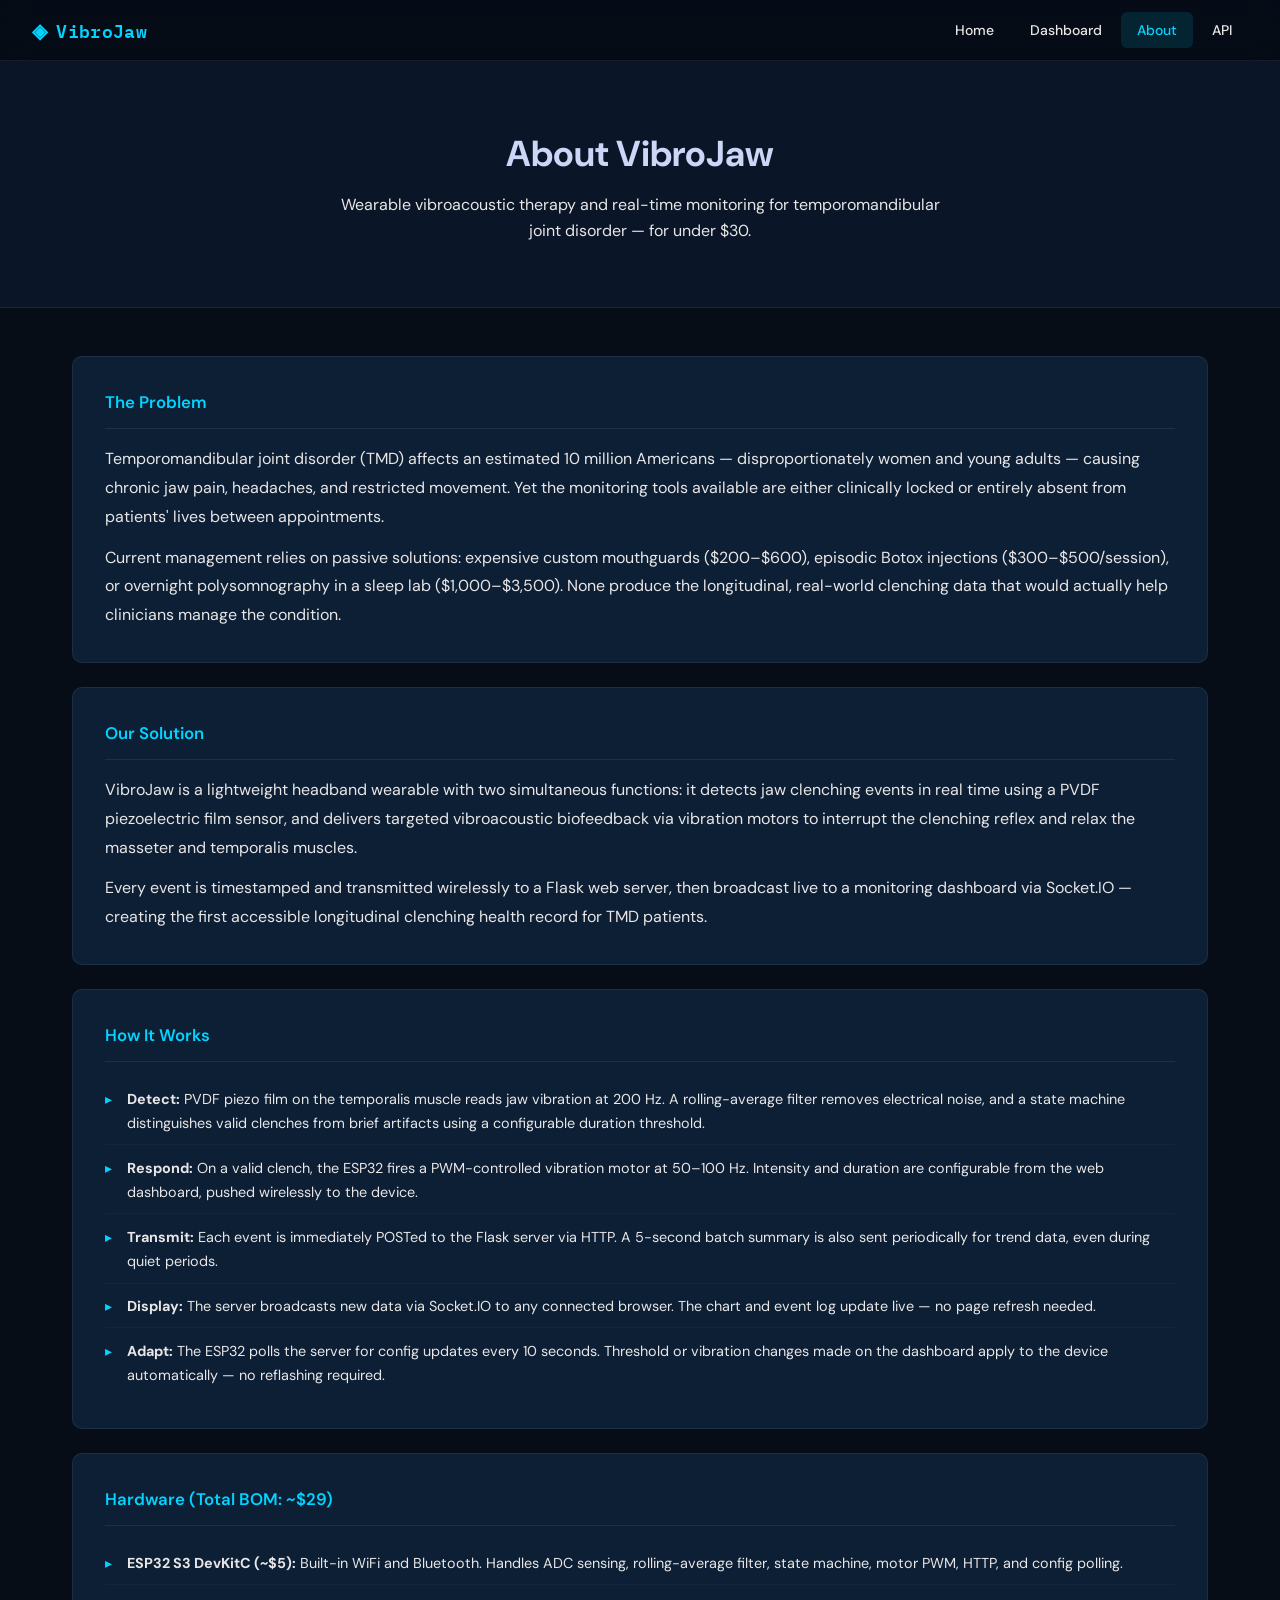
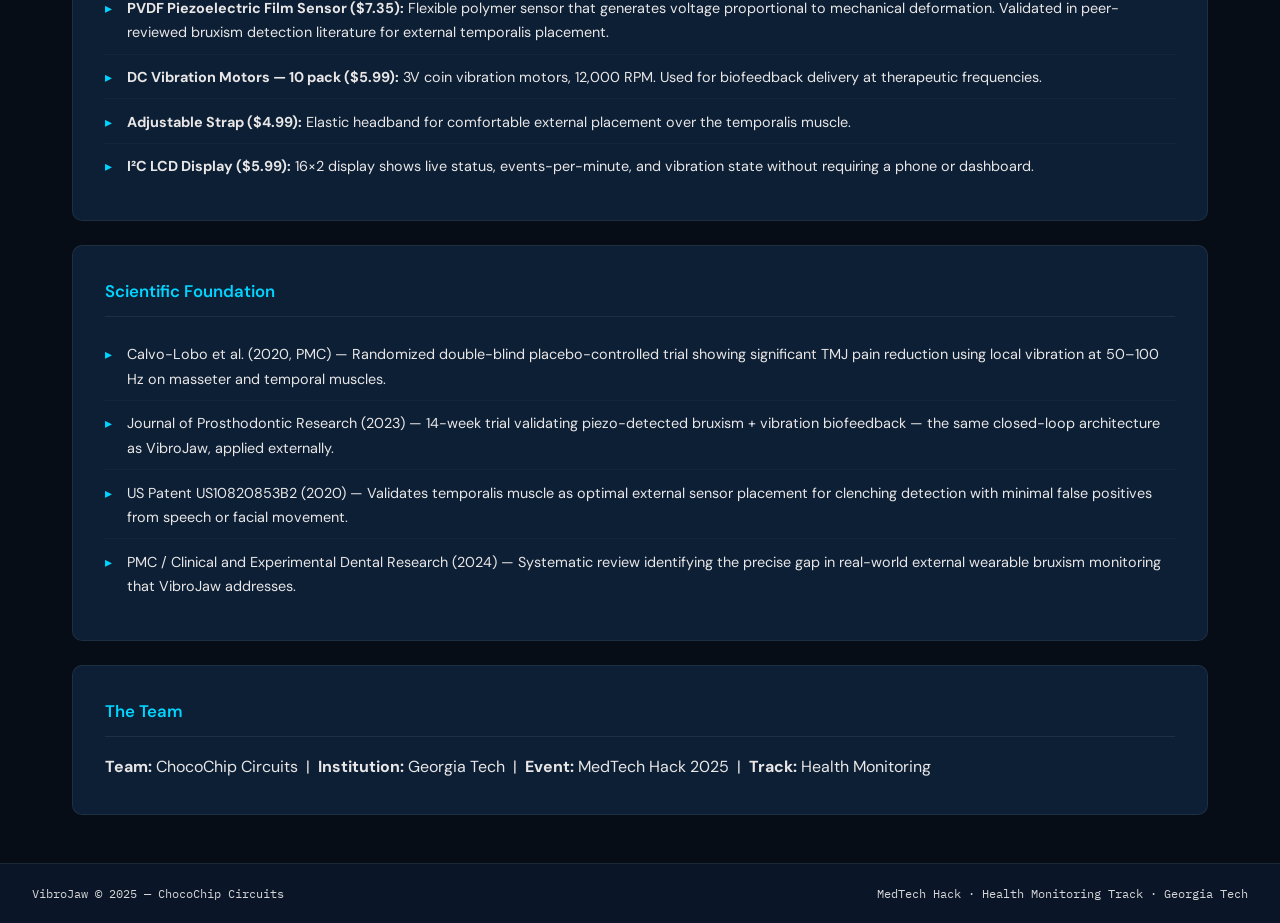
==== templates/about.html @ bda179e0 "tentative web app (simulation ver)" ====
<!DOCTYPE html>
<html lang="en">
<head>
  <meta charset="UTF-8">
  <meta name="viewport" content="width=device-width, initial-scale=1.0">
  <title>About | VibroJaw</title>
  <link rel="stylesheet" href="/static/css/style.css">
</head>
<body>

<nav class="navbar">
  <div class="nav-inner">
    <a href="/" class="nav-brand"><span class="brand-icon">◈</span><span>VibroJaw</span></a>
    <ul class="nav-links">
      <li><a href="/"          class="nav-link">Home</a></li>
      <li><a href="/dashboard" class="nav-link">Dashboard</a></li>
      <li><a href="/about"     class="nav-link active">About</a></li>
      <li><a href="/api-docs"  class="nav-link">API</a></li>
    </ul>
  </div>
</nav>

<div class="about-hero">
  <h1>About VibroJaw</h1>
  <p class="about-lead">Wearable vibroacoustic therapy and real-time monitoring for temporomandibular joint disorder — for under $30.</p>
</div>

<div class="about-body">

  <div class="content-block">
    <h2>The Problem</h2>
    <p>Temporomandibular joint disorder (TMD) affects an estimated 10 million Americans — disproportionately women and young adults — causing chronic jaw pain, headaches, and restricted movement. Yet the monitoring tools available are either clinically locked or entirely absent from patients' lives between appointments.</p>
    <p>Current management relies on passive solutions: expensive custom mouthguards ($200–$600), episodic Botox injections ($300–$500/session), or overnight polysomnography in a sleep lab ($1,000–$3,500). None produce the longitudinal, real-world clenching data that would actually help clinicians manage the condition.</p>
  </div>

  <div class="content-block">
    <h2>Our Solution</h2>
    <p>VibroJaw is a lightweight headband wearable with two simultaneous functions: it detects jaw clenching events in real time using a PVDF piezoelectric film sensor, and delivers targeted vibroacoustic biofeedback via vibration motors to interrupt the clenching reflex and relax the masseter and temporalis muscles.</p>
    <p>Every event is timestamped and transmitted wirelessly to a Flask web server, then broadcast live to a monitoring dashboard via Socket.IO — creating the first accessible longitudinal clenching health record for TMD patients.</p>
  </div>

  <div class="content-block">
    <h2>How It Works</h2>
    <ul class="feat-list">
      <li><strong>Detect:</strong> PVDF piezo film on the temporalis muscle reads jaw vibration at 200 Hz. A rolling-average filter removes electrical noise, and a state machine distinguishes valid clenches from brief artifacts using a configurable duration threshold.</li>
      <li><strong>Respond:</strong> On a valid clench, the ESP32 fires a PWM-controlled vibration motor at 50–100 Hz. Intensity and duration are configurable from the web dashboard, pushed wirelessly to the device.</li>
      <li><strong>Transmit:</strong> Each event is immediately POSTed to the Flask server via HTTP. A 5-second batch summary is also sent periodically for trend data, even during quiet periods.</li>
      <li><strong>Display:</strong> The server broadcasts new data via Socket.IO to any connected browser. The chart and event log update live — no page refresh needed.</li>
      <li><strong>Adapt:</strong> The ESP32 polls the server for config updates every 10 seconds. Threshold or vibration changes made on the dashboard apply to the device automatically — no reflashing required.</li>
    </ul>
  </div>

  <div class="content-block">
    <h2>Hardware (Total BOM: ~$29)</h2>
    <ul class="feat-list">
      <li><strong>ESP32 S3 DevKitC (~$5):</strong> Built-in WiFi and Bluetooth. Handles ADC sensing, rolling-average filter, state machine, motor PWM, HTTP, and config polling.</li>
      <li><strong>PVDF Piezoelectric Film Sensor ($7.35):</strong> Flexible polymer sensor that generates voltage proportional to mechanical deformation. Validated in peer-reviewed bruxism detection literature for external temporalis placement.</li>
      <li><strong>DC Vibration Motors — 10 pack ($5.99):</strong> 3V coin vibration motors, 12,000 RPM. Used for biofeedback delivery at therapeutic frequencies.</li>
      <li><strong>Adjustable Strap ($4.99):</strong> Elastic headband for comfortable external placement over the temporalis muscle.</li>
      <li><strong>I²C LCD Display ($5.99):</strong> 16×2 display shows live status, events-per-minute, and vibration state without requiring a phone or dashboard.</li>
    </ul>
  </div>

  <div class="content-block">
    <h2>Scientific Foundation</h2>
    <ul class="feat-list">
      <li>Calvo-Lobo et al. (2020, PMC) — Randomized double-blind placebo-controlled trial showing significant TMJ pain reduction using local vibration at 50–100 Hz on masseter and temporal muscles.</li>
      <li>Journal of Prosthodontic Research (2023) — 14-week trial validating piezo-detected bruxism + vibration biofeedback — the same closed-loop architecture as VibroJaw, applied externally.</li>
      <li>US Patent US10820853B2 (2020) — Validates temporalis muscle as optimal external sensor placement for clenching detection with minimal false positives from speech or facial movement.</li>
      <li>PMC / Clinical and Experimental Dental Research (2024) — Systematic review identifying the precise gap in real-world external wearable bruxism monitoring that VibroJaw addresses.</li>
    </ul>
  </div>

  <div class="content-block">
    <h2>The Team</h2>
    <p><strong>Team:</strong> ChocoChip Circuits &nbsp;|&nbsp; <strong>Institution:</strong> Georgia Tech &nbsp;|&nbsp; <strong>Event:</strong> MedTech Hack 2025 &nbsp;|&nbsp; <strong>Track:</strong> Health Monitoring</p>
  </div>

</div>

<footer class="footer">
  <div class="footer-inner">
    <span>VibroJaw © 2025 — ChocoChip Circuits</span>
    <span>MedTech Hack · Health Monitoring Track · Georgia Tech</span>
  </div>
</footer>

</body>
</html>
---- static/css/style.css ----
/* ============================================================
   VibroJaw — style.css
   Medical-grade dark theme. Navy + electric teal.
   IBM Plex Mono for data, DM Sans for copy.
   ============================================================ */

@import url('https://fonts.googleapis.com/css2?family=IBM+Plex+Mono:wght@400;500;600&family=DM+Sans:opsz,wght@9..40,300;9..40,400;9..40,500;9..40,600;9..40,700&display=swap');

/* ── Design tokens ─────────────────────────────────────────── */
:root {
  /* Backgrounds */
  --bg-base:    #060d17;
  --bg-surface: #0a1628;
  --bg-panel:   #0d1f35;
  --bg-card:    #112240;
  --bg-hover:   #1a2f4a;

  /* Brand colours */
  --teal:        #00d4ff;
  --teal-dim:    rgba(0,212,255,0.12);
  --teal-border: rgba(0,212,255,0.25);
  --green:       #64ffda;
  --green-dim:   rgba(100,255,218,0.12);
  --yellow:      #ffd166;
  --yellow-dim:  rgba(255,209,102,0.12);
  --red:         #ff6b6b;
  --red-dim:     rgba(255,107,107,0.12);

  /* Text */
  --text-primary: #ccd6f6;
  --text-dim:     #e8e6e6;
  --text-faint:   #d6d6d6;

  /* Borders */
  --border:     rgba(255,255,255,0.07);
  --border-lit: rgba(0,212,255,0.3);

  /* Misc */
  --radius:     6px;
  --radius-lg:  10px;
  --shadow:     0 4px 24px rgba(0,0,0,0.4);
  --font-sans:  'DM Sans', sans-serif;
  --font-mono:  'IBM Plex Mono', monospace;
  --ease:       all 0.2s ease;
}

/* ── Reset ──────────────────────────────────────────────────── */
*, *::before, *::after { box-sizing: border-box; margin: 0; padding: 0; }
html   { scroll-behavior: smooth; font-size: 16px; }
body   { font-family: var(--font-sans); background: var(--bg-base);
         color: var(--text-primary); min-height: 100vh; line-height: 1.6; }
a      { color: var(--teal); text-decoration: none; }
a:hover{ text-decoration: underline; }
.mono  { font-family: var(--font-mono) !important; }

/* ── Navbar ─────────────────────────────────────────────────── */
.navbar {
  position: sticky; top: 0; z-index: 200;
  background: rgba(6,13,23,0.92); backdrop-filter: blur(14px);
  border-bottom: 1px solid var(--border); padding: 0 2rem;
}
.nav-inner {
  max-width: 1440px; margin: 0 auto;
  display: flex; align-items: center; justify-content: space-between; height: 60px;
}
.nav-brand {
  display: flex; align-items: center; gap: 0.55rem;
  font-family: var(--font-mono); font-weight: 600; font-size: 1.1rem;
  color: var(--teal); letter-spacing: 0.02em;
}
.brand-icon { font-size: 1.25rem; }
.nav-links  { display: flex; list-style: none; gap: 0.2rem; }
.nav-link {
  display: block; padding: 0.45rem 1rem;
  font-size: 0.875rem; font-weight: 500; color: var(--text-dim);
  border-radius: var(--radius); transition: var(--ease);
}
.nav-link:hover  { color: var(--text-primary); background: var(--bg-card); text-decoration: none; }
.nav-link.active { color: var(--teal); background: var(--teal-dim); }

/* ── Buttons ────────────────────────────────────────────────── */
.btn-primary {
  display: inline-flex; align-items: center; justify-content: center;
  padding: 0.6rem 1.4rem;
  background: var(--teal); color: var(--bg-base);
  font-family: var(--font-sans); font-weight: 600; font-size: 0.9rem;
  border: none; border-radius: var(--radius); cursor: pointer;
  transition: var(--ease); text-decoration: none; white-space: nowrap;
}
.btn-primary:hover      { background: #2ddeff; transform: translateY(-1px); text-decoration: none; }
.btn-primary.full-width { width: 100%; margin-top: 0.5rem; }

.btn-outline {
  display: inline-flex; align-items: center; justify-content: center;
  padding: 0.6rem 1.4rem;
  background: transparent; color: var(--teal);
  border: 1px solid var(--teal-border); border-radius: var(--radius);
  font-weight: 600; font-size: 0.9rem; cursor: pointer;
  transition: var(--ease); text-decoration: none; white-space: nowrap;
}
.btn-outline:hover { background: var(--teal-dim); text-decoration: none; }

.btn-ghost {
  display: inline-flex; align-items: center; justify-content: center;
  padding: 0.5rem 1rem;
  background: transparent; color: var(--text-dim);
  border: 1px solid var(--border); border-radius: var(--radius);
  font-size: 0.85rem; cursor: pointer; transition: var(--ease); white-space: nowrap;
}
.btn-ghost:hover { color: var(--text-primary); border-color: var(--border-lit); }

.btn-danger {
  display: inline-flex; align-items: center; justify-content: center;
  padding: 0.5rem 1rem;
  background: var(--red-dim); color: var(--red);
  border: 1px solid rgba(255,107,107,0.3); border-radius: var(--radius);
  font-size: 0.85rem; cursor: pointer; transition: var(--ease);
}
.btn-danger:hover { background: rgba(255,107,107,0.2); }

/* ── HERO ───────────────────────────────────────────────────── */
.hero {
  position: relative; overflow: hidden;
  min-height: 88vh; padding: 5rem 2rem 3rem;
  display: flex; flex-direction: column;
  align-items: center; justify-content: center;
}
.hero-grid {
  position: absolute; inset: 0; pointer-events: none;
  background-image:
    linear-gradient(rgba(0,212,255,0.03) 1px, transparent 1px),
    linear-gradient(90deg, rgba(0,212,255,0.03) 1px, transparent 1px);
  background-size: 40px 40px;
}
.hero-glow {
  position: absolute; top: -200px; left: 50%; transform: translateX(-50%);
  width: 800px; height: 600px; pointer-events: none;
  background: radial-gradient(ellipse at center, rgba(0,212,255,0.06) 0%, transparent 70%);
}
.hero::after {
  content: ''; position: absolute; bottom: 0; left: 0; right: 0; height: 180px;
  background: linear-gradient(transparent, var(--bg-base)); pointer-events: none;
}
.hero-content { position: relative; z-index: 1; text-align: center; max-width: none; }
.hero-eyebrow {
  font-family: var(--font-mono); font-size: 0.75rem; color: var(--teal);
  letter-spacing: 0.12em; text-transform: uppercase; margin-bottom: 1.5rem;
}
.hero-headline {
  font-size: 3.5rem; font-weight: 700; line-height: 1.1;
  letter-spacing: -0.025em; margin-bottom: 1.5rem;
}
.hero-accent { color: var(--teal); }
.hero-body {
  font-size: 1.05rem; color: var(--text-dim);
  line-height: 1.8; margin-bottom: 2.5rem; max-width: 620px; margin-left: auto; margin-right: auto;
}
.hero-cta { display: flex; gap: 1rem; justify-content: center; flex-wrap: wrap; margin-bottom: 4rem; }

.hero-stats-bar {
  position: relative; z-index: 1;
  display: flex; align-items: center;
  background: var(--bg-panel); border: 1px solid var(--border);
  border-radius: var(--radius-lg); overflow: hidden;
  width: 125%;
  max-width: 1000px;
  margin-left: -12.5%
}
.hero-stat {
  flex: 1; text-align: center; padding: 1rem 1rem;
  border-right: 1px solid var(--border);
}
.hero-stat:last-child { border-right: none; }
.hero-stat-num {
  display: block; font-family: var(--font-mono);
  font-size: 1.6rem; font-weight: 600; color: var(--teal); line-height: 1;
}
.hero-stat-label { font-size: 0.78rem; color: var(--text-dim); margin-top: 0.35rem; display: block; }

/* ── Feature cards ──────────────────────────────────────────── */
.features-section { padding: 5rem 2rem; background: var(--bg-surface); }
.section-container { max-width: 1200px; margin: 0 auto; }
.section-title     { font-size: 2rem; font-weight: 700; text-align: center; margin-bottom: 0.6rem; }
.section-sub       { text-align: center; color: var(--text-dim); font-size: 0.95rem; margin-bottom: 3rem; }

.feature-grid {
  display: grid; grid-template-columns: repeat(4, 1fr); gap: 1.25rem;
}
.feature-card {
  background: var(--bg-panel); border: 1px solid var(--border);
  border-radius: var(--radius-lg); padding: 1.75rem;
  transition: var(--ease);
}
.feature-card:hover { border-color: var(--teal-border); transform: translateY(-3px); box-shadow: var(--shadow); }
.feat-icon { font-size: 1.75rem; color: var(--teal); margin-bottom: 1rem; font-family: var(--font-mono); }
.feature-card:nth-child(4) .feat-icon { font-size: 3.5rem; margin-bottom: -0.25rem; margin-top: -1.5rem }
.feature-card h3 { font-size: 1rem; font-weight: 600; margin-bottom: 0.6rem; }
.feature-card p  { font-size: 0.875rem; color: var(--text-dim); line-height: 1.7; }

/* ── Pipeline ───────────────────────────────────────────────── */
.how-section { padding: 4rem 2rem; }
.pipeline {
  display: flex; align-items: center; justify-content: center;
  flex-wrap: wrap; gap: 0; margin-top: 2.5rem;
}
.pipe-step {
  text-align: center; padding: 1.1rem 1.4rem;
  background: var(--bg-panel); border: 1px solid var(--border);
  border-radius: var(--radius); min-width: 130px;
}
.pipe-num   { font-family: var(--font-mono); font-size: 1.4rem; font-weight: 600; color: var(--teal); }
.pipe-label { font-size: 0.75rem; color: var(--text-dim); margin-top: 0.3rem; }
.pipe-arrow { color: var(--teal); font-size: 1.1rem; padding: 0 0.6rem; opacity: 0.6; }

/* ============================================================
   DASHBOARD — careful grid layout
   ============================================================ */
.dash-wrap {
  max-width: 1440px; margin: 0 auto; padding: 2rem 2rem 3rem;
}

/* ── Dashboard header ───────────────────────────────────────── */
.dash-header {
  display: flex; align-items: center; justify-content: space-between;
  flex-wrap: wrap; gap: 1rem; margin-bottom: 1.75rem;
}
.dash-title-group { display: flex; align-items: center; gap: 1rem; }
.dash-title { font-size: 1.6rem; font-weight: 700; }

.ws-pill {
  display: inline-flex; align-items: center; gap: 0.45rem;
  font-family: var(--font-mono); font-size: 0.72rem; color: var(--text-dim);
  background: var(--bg-card); border: 1px solid var(--border);
  border-radius: 20px; padding: 0.25rem 0.75rem;
}
.ws-dot {
  width: 7px; height: 7px; border-radius: 50%; background: var(--text-faint);
  flex-shrink: 0;
}
.ws-dot.live { background: var(--green); box-shadow: 0 0 6px var(--green); animation: pulse 2s infinite; }
.ws-dot.off  { background: var(--red); }

@keyframes pulse { 0%,100%{opacity:1} 50%{opacity:0.4} }

.dash-actions { display: flex; align-items: center; gap: 0.6rem; }
.device-badge {
  font-family: var(--font-mono); font-size: 0.78rem; color: var(--text-dim);
  background: var(--bg-card); border: 1px solid var(--border);
  border-radius: var(--radius); padding: 0.35rem 0.75rem;
}

/* ── 4-column stats row ─────────────────────────────────────── */
.stats-row {
  display: grid; grid-template-columns: repeat(4, 1fr); gap: 1rem;
  margin-bottom: 1.25rem;
}
.stat-card {
  background: var(--bg-panel); border: 1px solid var(--border);
  border-radius: var(--radius-lg); padding: 1.25rem 1.5rem;
  transition: var(--ease);
}
.stat-card:hover  { border-color: var(--teal-border); }

/* Status-specific borders */
.stat-card.s-calm       { border-color: rgba(100,255,218,0.2); }
.stat-card.s-elevated   { border-color: rgba(255,209,102,0.2); }
.stat-card.s-concerning { border-color: rgba(255,107,107,0.25); }

.stat-label {
  font-size: 0.72rem; font-weight: 500; color: var(--text-faint);
  text-transform: uppercase; letter-spacing: 0.09em; margin-bottom: 0.5rem;
}
.stat-value {
  font-family: var(--font-mono); font-size: 2rem; font-weight: 600;
  line-height: 1; margin-bottom: 0.35rem; color: var(--text-primary);
}
.stat-unit  { font-size: 1rem; color: var(--text-dim); }
.stat-sub   { font-size: 0.75rem; color: var(--text-faint); }

/* Status colours on the value text */
.sv-calm       { color: var(--green)  !important; }
.sv-elevated   { color: var(--yellow) !important; }
.sv-concerning { color: var(--red)    !important; }

/* Pulse animation on new event */
.stat-card.flash { animation: flashCard 0.5s ease; }
@keyframes flashCard { 0%,100%{box-shadow:none} 40%{box-shadow:0 0 20px rgba(0,212,255,0.3)} }

/* ── Main content area: chart left, config right ────────────── */
.dash-main {
  display: grid; grid-template-columns: 1fr 340px; gap: 1.25rem;
  margin-bottom: 1.25rem; align-items: start;
}

/* ── Panels ─────────────────────────────────────────────────── */
.panel {
  background: var(--bg-panel); border: 1px solid var(--border);
  border-radius: var(--radius-lg); padding: 1.5rem;
}
.panel-hd {
  display: flex; align-items: baseline; gap: 0.75rem; margin-bottom: 1.25rem;
}
.panel-hd h2     { font-size: 0.95rem; font-weight: 600; }
.panel-hd span   { font-size: 0.75rem; color: var(--text-faint); }

/* Chart */
.chart-wrap { height: 290px; position: relative; }

/* ── Config form ─────────────────────────────────────────────── */
.cfg-form { display: flex; flex-direction: column; gap: 1.1rem; }
.cfg-label {
  font-size: 0.78rem; font-weight: 500; color: var(--text-dim);
  display: flex; justify-content: space-between; align-items: center;
  margin-bottom: 0.35rem;
}
.cfg-hint { font-size: 0.7rem; color: var(--text-faint); font-weight: 400; }

.slider-row { display: flex; align-items: center; gap: 0.75rem; }
input[type=range] {
  flex: 1; -webkit-appearance: none; appearance: none;
  height: 4px; background: var(--bg-hover); border-radius: 2px; cursor: pointer;
  outline: none;
}
input[type=range]::-webkit-slider-thumb {
  -webkit-appearance: none; width: 15px; height: 15px;
  border-radius: 50%; background: var(--teal); cursor: pointer;
  transition: var(--ease);
}
input[type=range]::-webkit-slider-thumb:hover { transform: scale(1.2); }
.slider-val { font-family: var(--font-mono); font-size: 0.82rem; color: var(--teal); min-width: 38px; text-align: right; }

.preset-row  { display: flex; gap: 0.5rem; }
.preset-btn  {
  flex: 1; padding: 0.4rem 0; font-size: 0.8rem;
  background: var(--bg-card); color: var(--text-dim);
  border: 1px solid var(--border); border-radius: var(--radius); cursor: pointer;
  transition: var(--ease); font-family: var(--font-sans);
}
.preset-btn:hover  { color: var(--teal); border-color: var(--teal-border); }
.preset-btn.active { background: var(--teal-dim); color: var(--teal); border-color: var(--teal-border); }

.toggle-row { display: flex; align-items: center; justify-content: space-between; padding: 0.4rem 0; }
.toggle     { position: relative; display: inline-block; width: 42px; height: 22px; flex-shrink: 0; }
.toggle input { opacity: 0; width: 0; height: 0; }
.toggle-slider {
  position: absolute; inset: 0; background: var(--bg-hover);
  border-radius: 22px; cursor: pointer; transition: var(--ease);
}
.toggle-slider::before {
  content: ''; position: absolute;
  width: 16px; height: 16px; left: 3px; bottom: 3px;
  background: var(--text-dim); border-radius: 50%; transition: var(--ease);
}
.toggle input:checked + .toggle-slider              { background: var(--teal-dim); }
.toggle input:checked + .toggle-slider::before      { transform: translateX(20px); background: var(--teal); }

.cfg-feedback { font-size: 0.78rem; min-height: 1.1rem; margin-top: 0.2rem; }
.cfg-feedback.ok  { color: var(--green); }
.cfg-feedback.err { color: var(--red); }

/* ── Simulator sub-section ───────────────────────────────────── */
.sim-divider { height: 1px; background: var(--border); margin: 1.5rem 0; }
.sim-header  { display: flex; align-items: center; justify-content: space-between; margin-bottom: 0.9rem; }
.sim-header h3 { font-size: 0.9rem; font-weight: 600; }

.sim-badge {
  font-family: var(--font-mono); font-size: 0.68rem;
  padding: 0.2rem 0.55rem; border-radius: 4px;
  background: var(--bg-card); color: var(--text-faint);
  border: 1px solid var(--border);
}
.sim-badge.on { background: var(--green-dim); color: var(--green); border-color: rgba(100,255,218,0.3); }

.scenario-select {
  width: 100%; padding: 0.5rem 0.7rem;
  background: var(--bg-card); color: var(--text-primary);
  border: 1px solid var(--border); border-radius: var(--radius);
  font-family: var(--font-sans); font-size: 0.875rem; cursor: pointer;
  margin-bottom: 0.75rem;
}
.sim-btns  { display: flex; gap: 0.5rem; }
.sim-btns > * { flex: 1; }
.sim-note  { font-size: 0.72rem; color: var(--text-faint); line-height: 1.55; margin-top: 0.6rem; }

/* ── Event table ────────────────────────────────────────────── */
.table-panel   { margin-bottom: 1.25rem; }
.table-scroll  { overflow-x: auto; }
.event-table   { width: 100%; border-collapse: collapse; }
.event-table thead tr { border-bottom: 1px solid var(--border); }
.event-table th {
  font-family: var(--font-mono); font-size: 0.68rem; font-weight: 500;
  color: var(--text-faint); text-transform: uppercase; letter-spacing: 0.09em;
  padding: 0.7rem 1.1rem; text-align: left; white-space: nowrap;
}
.event-table td {
  padding: 0.7rem 1.1rem; font-size: 0.85rem;
  border-bottom: 1px solid rgba(255,255,255,0.03); color: var(--text-primary);
  vertical-align: middle;
}
.event-table tbody tr:hover { background: rgba(255,255,255,0.02); }
.event-table .empty-row td { text-align: center; color: var(--text-faint); padding: 2.5rem; font-size: 0.875rem; }

.row-new { animation: rowIn 0.45s ease; }
@keyframes rowIn { from { background: rgba(0,212,255,0.07); } to { background: transparent; } }

/* Intensity bar */
.ibar-wrap { display: flex; align-items: center; gap: 0.65rem; min-width: 130px; }
.ibar {
  height: 5px; border-radius: 3px; min-width: 2px; max-width: 80px;
  background: linear-gradient(to right, var(--teal), var(--red));
  transition: var(--ease);
}
.ibar-val { font-family: var(--font-mono); font-size: 0.82rem; }

/* Therapy cell */
.th-yes { color: var(--green);  font-family: var(--font-mono); font-size: 0.78rem; }
.th-no  { color: var(--text-faint); font-family: var(--font-mono); font-size: 0.78rem; }

/* Status pill */
.spill {
  display: inline-block; padding: 0.18rem 0.55rem; border-radius: 4px;
  font-family: var(--font-mono); font-size: 0.72rem; font-weight: 500;
}
.spill.calm       { background: var(--green-dim);  color: var(--green); }
.spill.elevated   { background: var(--yellow-dim); color: var(--yellow); }
.spill.concerning { background: var(--red-dim);    color: var(--red); }

/* ── API DOCS ────────────────────────────────────────────────── */
.apidocs-wrap   { max-width: 1020px; margin: 0 auto; padding: 3rem 2rem; }
.apidocs-hd     { margin-bottom: 2.5rem; }
.apidocs-hd h1  { font-size: 1.9rem; font-weight: 700; margin-bottom: 0.5rem; }
.lead           { color: var(--text-dim); font-size: 0.95rem; }

.ep-list        { display: flex; flex-direction: column; gap: 1.25rem; }
.ep-card {
  background: var(--bg-panel); border: 1px solid var(--border);
  border-radius: var(--radius-lg); padding: 1.5rem; transition: var(--ease);
}
.ep-card:hover { border-color: var(--teal-border); }

.ep-hd { display: flex; align-items: center; gap: 0.75rem; margin-bottom: 1.1rem; flex-wrap: wrap; }
.ep-method {
  font-family: var(--font-mono); font-size: 0.7rem; font-weight: 600;
  padding: 0.2rem 0.55rem; border-radius: 4px;
}
.ep-method.post { background: var(--green-dim);  color: var(--green); }
.ep-method.get  { background: var(--teal-dim);   color: var(--teal); }
.ep-method.put  { background: var(--yellow-dim); color: var(--yellow); }
.ep-method.del  { background: var(--red-dim);    color: var(--red); }

.ep-path { font-family: var(--font-mono); font-size: 0.875rem; }
.ep-desc { font-size: 0.82rem; color: var(--text-dim); margin-left: auto; }

.ep-cols { display: grid; grid-template-columns: 1fr 1fr; gap: 1rem; margin-bottom: 1rem; }
.ep-col h4 { font-size: 0.7rem; color: var(--text-faint); text-transform: uppercase; letter-spacing: 0.09em; margin-bottom: 0.5rem; }

.code-block {
  font-family: var(--font-mono); font-size: 0.78rem;
  background: var(--bg-base); border: 1px solid var(--border); border-radius: var(--radius);
  padding: 0.9rem; color: var(--text-primary); white-space: pre-wrap;
  overflow: auto; min-height: 72px;
}

.try-btn {
  padding: 0.45rem 1.1rem;
  background: var(--teal-dim); color: var(--teal); border: 1px solid var(--teal-border);
  border-radius: var(--radius); font-family: var(--font-mono); font-size: 0.78rem;
  cursor: pointer; transition: var(--ease);
}
.try-btn:hover { background: rgba(0,212,255,0.22); }
.try-btn.stop  { background: var(--red-dim); color: var(--red); border-color: rgba(255,107,107,0.3); }
.try-btn.stop:hover { background: rgba(255,107,107,0.22); }

/* ── ABOUT ───────────────────────────────────────────────────── */
.about-hero    { background: var(--bg-surface); border-bottom: 1px solid var(--border); padding: 4rem 2rem; text-align: center; }
.about-hero h1 { font-size: 2.25rem; font-weight: 700; margin-bottom: 0.6rem; }
.about-lead    { font-size: 1rem; color: var(--text-dim); max-width: 600px; margin: 0 auto; }

.about-body    { max-width: 1200px; margin: 0 auto; padding: 3rem 2rem; display: flex; flex-direction: column; gap: 1.5rem; }
.content-block {
  background: var(--bg-panel); border: 1px solid var(--border);
  border-radius: var(--radius-lg); padding: 2rem;
}
.content-block h2 {
  font-size: 1.05rem; font-weight: 600; color: var(--teal);
  margin-bottom: 1rem; padding-bottom: 0.75rem; border-bottom: 1px solid var(--border);
}
.content-block p { color: var(--text-dim); line-height: 1.8; margin-bottom: 0.75rem; }
.content-block p:last-child { margin-bottom: 0; }

.feat-list { list-style: none; display: flex; flex-direction: column; gap: 0.1rem; }
.feat-list li {
  padding: 0.55rem 0 0.55rem 1.4rem; position: relative;
  color: var(--text-dim); font-size: 0.9rem; line-height: 1.7;
  border-bottom: 1px solid rgba(255,255,255,0.03);
}
.feat-list li::before { content: "▸"; position: absolute; left: 0; color: var(--teal); }
.feat-list li:last-child { border-bottom: none; }

/* ── Footer ──────────────────────────────────────────────────── */
.footer { background: var(--bg-surface); border-top: 1px solid var(--border); padding: 1.25rem 2rem; }
.footer-inner {
  max-width: 1440px; margin: 0 auto;
  display: flex; justify-content: space-between; align-items: center;
  font-family: var(--font-mono); font-size: 0.75rem; color: var(--text-faint);
  flex-wrap: wrap; gap: 0.5rem;
}

/* ── Responsive ──────────────────────────────────────────────── */
@media (max-width: 1200px) {
  .feature-grid { grid-template-columns: repeat(2, 1fr); }
}
@media (max-width: 1024px) {
  .dash-main    { grid-template-columns: 1fr; }
  .stats-row    { grid-template-columns: repeat(2, 1fr); }
}
@media (max-width: 768px) {
  .hero-headline  { font-size: 2.4rem; }
  .stats-row      { grid-template-columns: repeat(2, 1fr); }
  .ep-cols        { grid-template-columns: 1fr; }
  .pipeline       { flex-direction: column; }
  .pipe-arrow     { transform: rotate(90deg); }
  .hero-stats-bar { flex-direction: column; }
  .hero-stat      { border-right: none; border-bottom: 1px solid var(--border); }
  .hero-stat:last-child { border-bottom: none; }
  .feature-grid   { grid-template-columns: 1fr; }
}
@media (max-width: 560px) {
  .stats-row   { grid-template-columns: 1fr; }
  .nav-links   { display: none; }
  .hero-headline { font-size: 1.9rem; }
  .dash-wrap   { padding: 1rem; }
}
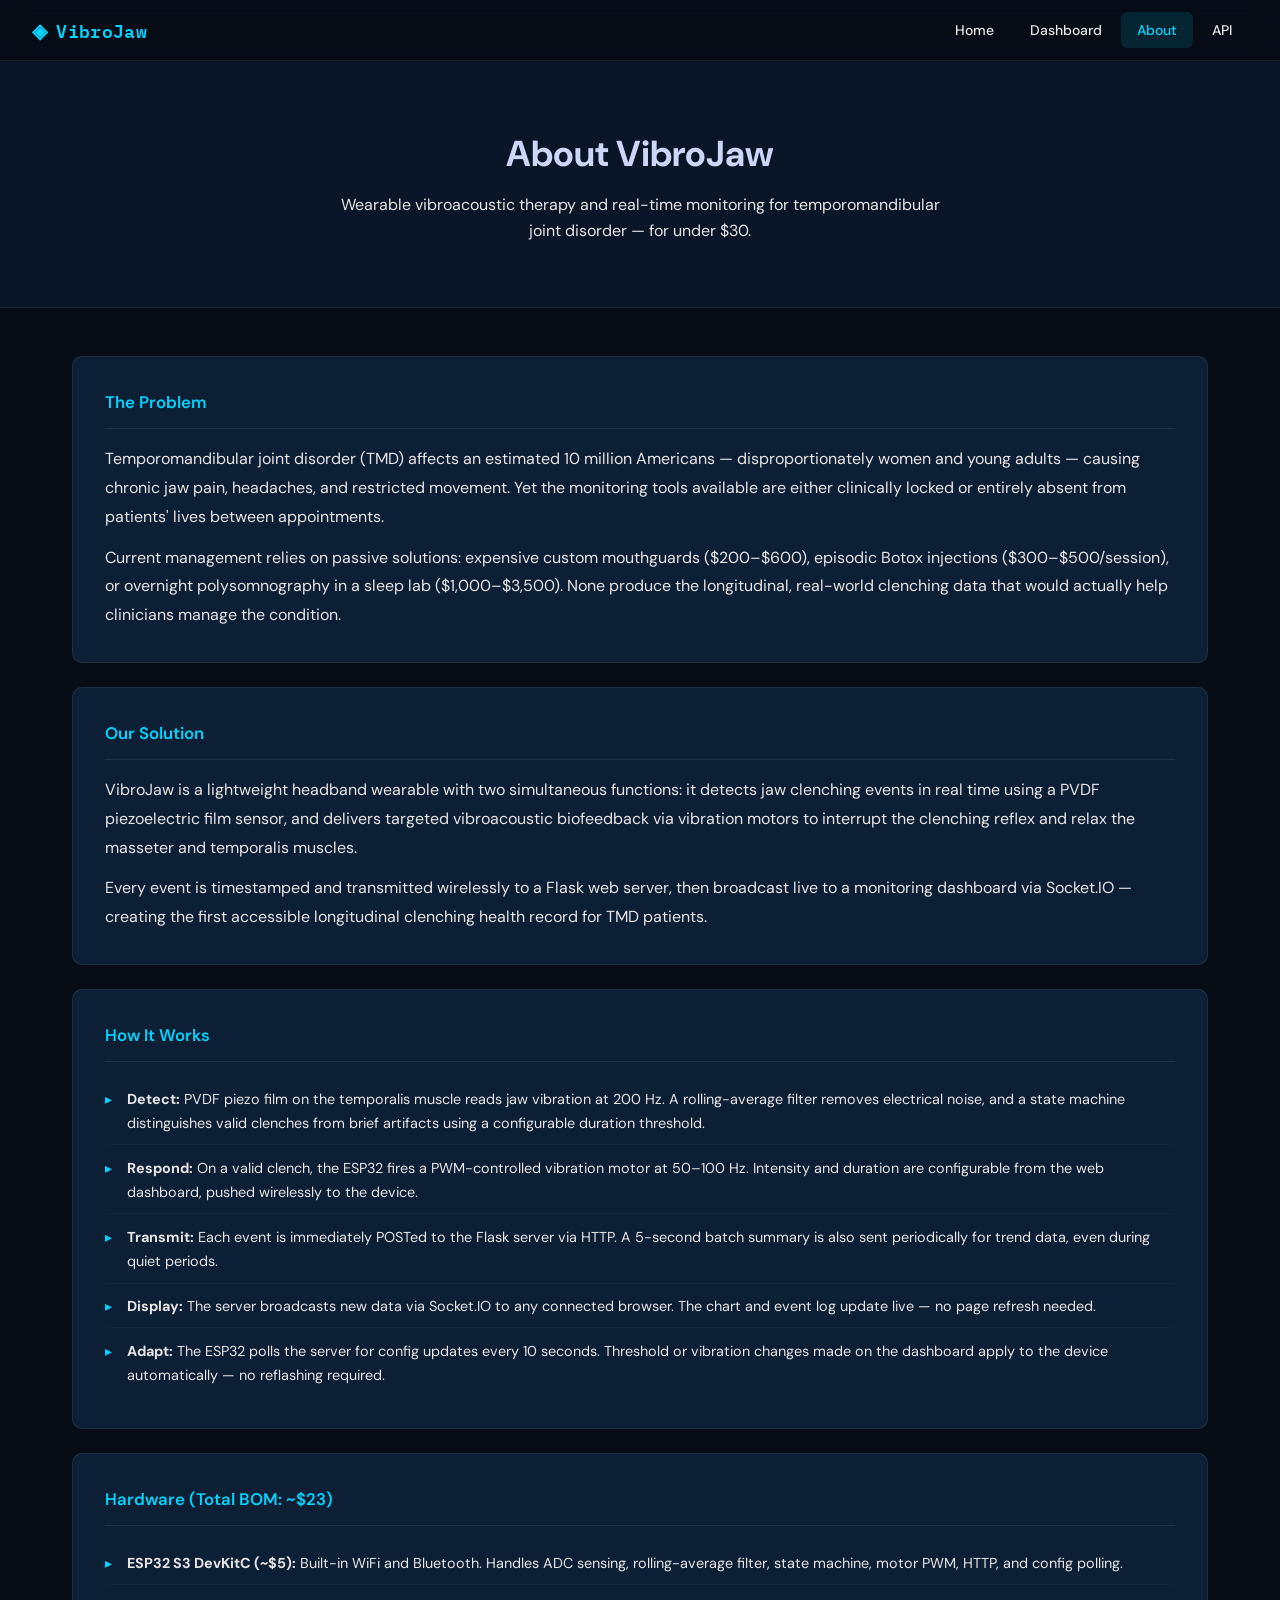
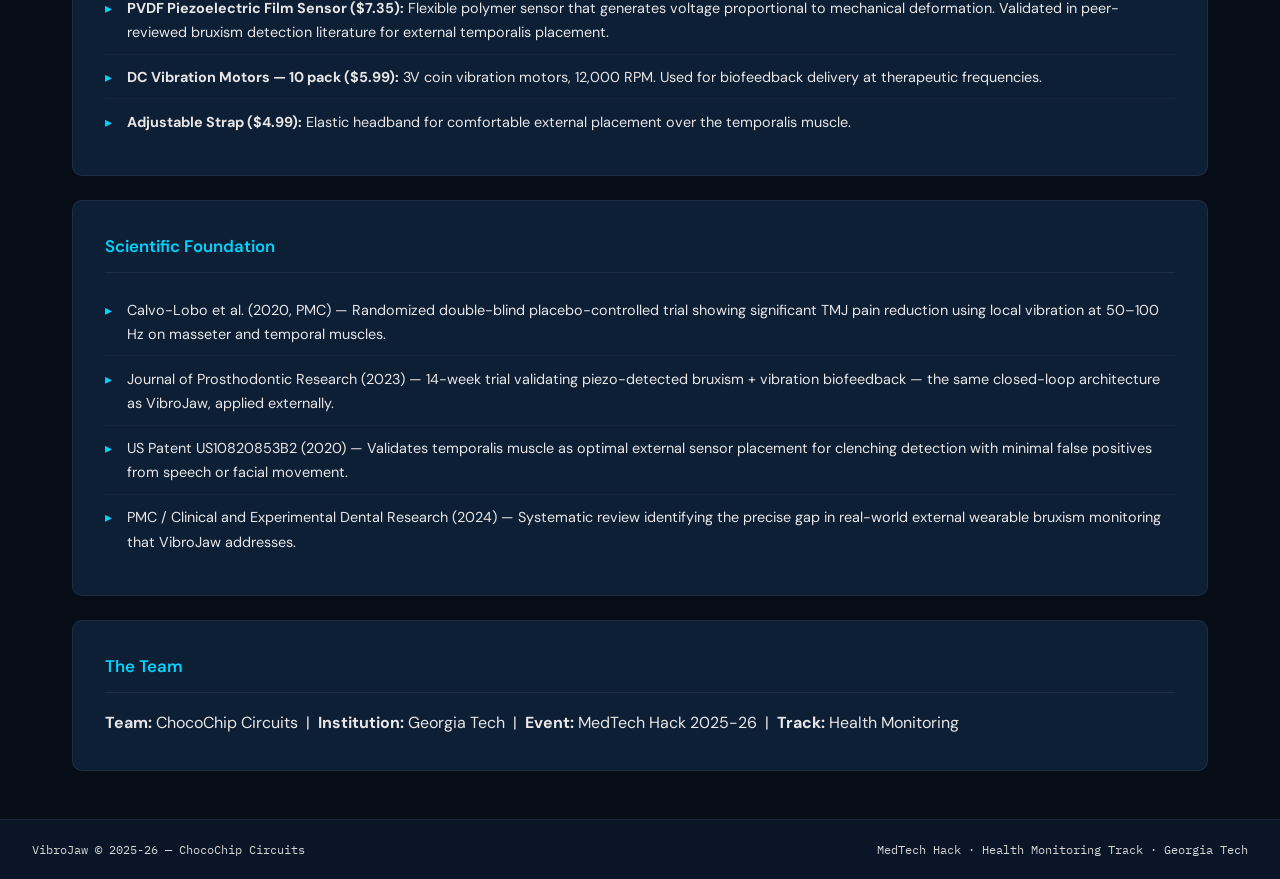
==== commit cca1d173: "added wifi configuration details + info changes" ====
--- a/templates/about.html
+++ b/templates/about.html
@@ -51,13 +51,12 @@
   </div>
 
   <div class="content-block">
-    <h2>Hardware (Total BOM: ~$29)</h2>
+    <h2>Hardware (Total BOM: ~$23)</h2>
     <ul class="feat-list">
       <li><strong>ESP32 S3 DevKitC (~$5):</strong> Built-in WiFi and Bluetooth. Handles ADC sensing, rolling-average filter, state machine, motor PWM, HTTP, and config polling.</li>
       <li><strong>PVDF Piezoelectric Film Sensor ($7.35):</strong> Flexible polymer sensor that generates voltage proportional to mechanical deformation. Validated in peer-reviewed bruxism detection literature for external temporalis placement.</li>
       <li><strong>DC Vibration Motors — 10 pack ($5.99):</strong> 3V coin vibration motors, 12,000 RPM. Used for biofeedback delivery at therapeutic frequencies.</li>
       <li><strong>Adjustable Strap ($4.99):</strong> Elastic headband for comfortable external placement over the temporalis muscle.</li>
-      <li><strong>I²C LCD Display ($5.99):</strong> 16×2 display shows live status, events-per-minute, and vibration state without requiring a phone or dashboard.</li>
     </ul>
   </div>
 
@@ -73,14 +72,14 @@
 
   <div class="content-block">
     <h2>The Team</h2>
-    <p><strong>Team:</strong> ChocoChip Circuits &nbsp;|&nbsp; <strong>Institution:</strong> Georgia Tech &nbsp;|&nbsp; <strong>Event:</strong> MedTech Hack 2025 &nbsp;|&nbsp; <strong>Track:</strong> Health Monitoring</p>
+    <p><strong>Team:</strong> ChocoChip Circuits &nbsp;|&nbsp; <strong>Institution:</strong> Georgia Tech &nbsp;|&nbsp; <strong>Event:</strong> MedTech Hack 2025-26 &nbsp;|&nbsp; <strong>Track:</strong> Health Monitoring</p>
   </div>
 
 </div>
 
 <footer class="footer">
   <div class="footer-inner">
-    <span>VibroJaw © 2025 — ChocoChip Circuits</span>
+    <span>VibroJaw © 2025-26 — ChocoChip Circuits</span>
     <span>MedTech Hack · Health Monitoring Track · Georgia Tech</span>
   </div>
 </footer>
--- a/static/css/style.css
+++ b/static/css/style.css
@@ -1,9 +1,3 @@
-/* ============================================================
-   VibroJaw — style.css
-   Medical-grade dark theme. Navy + electric teal.
-   IBM Plex Mono for data, DM Sans for copy.
-   ============================================================ */
-
 @import url('https://fonts.googleapis.com/css2?family=IBM+Plex+Mono:wght@400;500;600&family=DM+Sans:opsz,wght@9..40,300;9..40,400;9..40,500;9..40,600;9..40,700&display=swap');
 
 /* ── Design tokens ─────────────────────────────────────────── */
